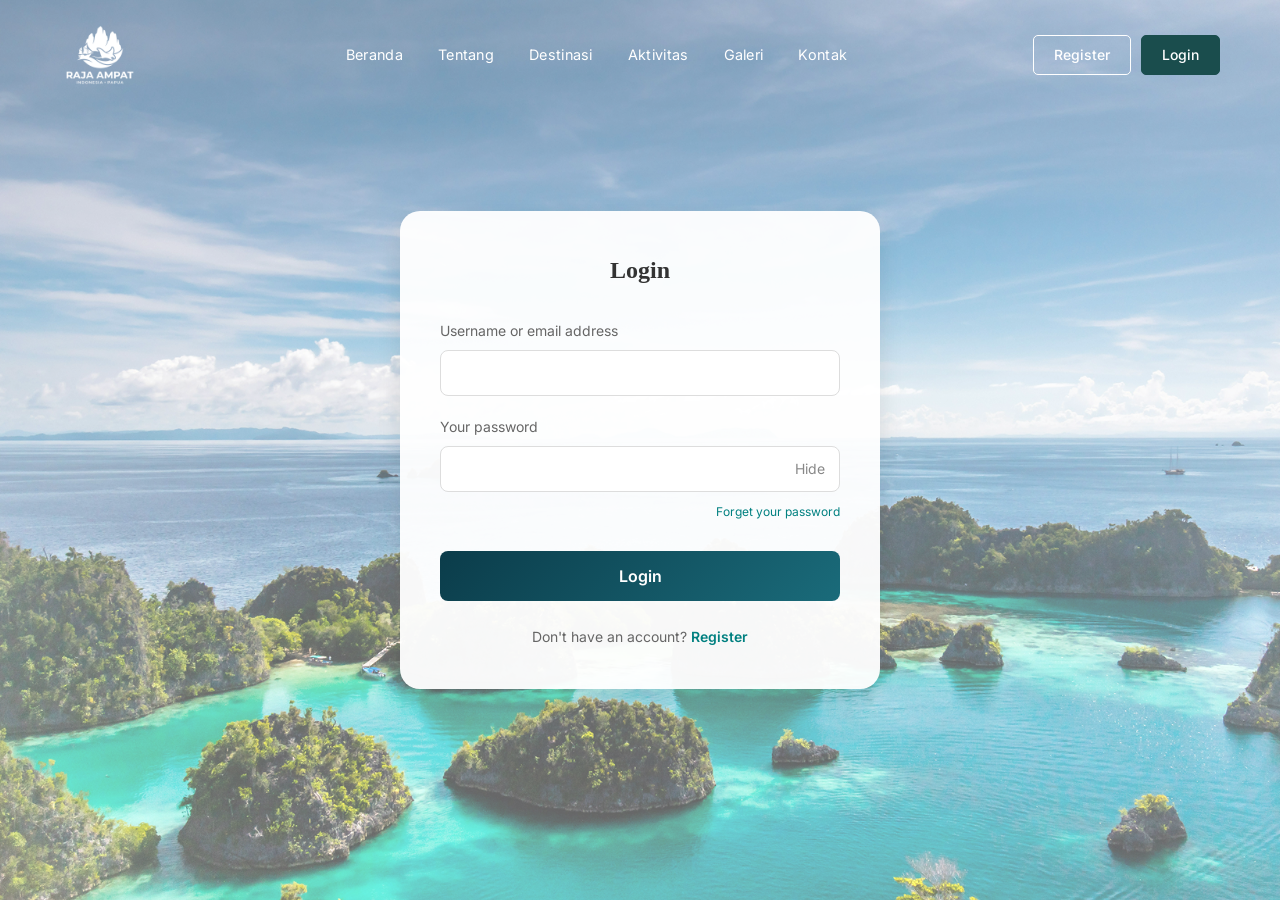
==== login.html @ fc56da35 "create a login and register menu" ====
<!DOCTYPE html>
<html lang="id">
<head>
    <meta charset="UTF-8">
    <meta name="viewport" content="width=device-width, initial-scale=1.0">
    <title>Login - Raja Ampat</title>
    
    <link rel="preconnect" href="https://fonts.googleapis.com">
    <link href="https://fonts.googleapis.com/css2?family=Inter:wght@400;500;600;700&display=swap" rel="stylesheet">
    <link rel="stylesheet" href="https://cdnjs.cloudflare.com/ajax/libs/font-awesome/6.0.0/css/all.min.css">

    <link rel="stylesheet" href="./assets/css/index.css">
    <link rel="stylesheet" href="./assets/css/auth.css">
</head>
<body class="auth-page">
    <div class="auth-overlay">
        
        <nav class="navbar" id="navbar">
            <div class="nav-logo">
                <img src="./assets/images/logo/logo.png" alt="Raja Ampat Logo">
            </div>
            <ul class="nav-links">
                <li><a href="index.html">Beranda</a></li>
                <li><a href="index.html#tentang">Tentang</a></li>
                <li><a href="index.html#destinasi">Destinasi</a></li>
                <li><a href="index.html#aktivitas">Aktivitas</a></li>
                <li><a href="index.html#galeri">Galeri</a></li>
                <li><a href="index.html#kontak">Kontak</a></li>
            </ul>
            <div class="nav-buttons" id="navButtonsContainer">
                <a href="register.html" class="nav-btn nav-btn-outline">Register</a>
                <a href="login.html" class="nav-btn nav-btn-filled">Login</a>
            </div>
        </nav>

        <main class="auth-main">
            <div class="auth-card">
                <h1 class="auth-title">Login</h1>
                
                <form id="loginForm">
                    <div class="form-group">
                        <label for="username">Username or email address</label>
                        <input type="text" id="username" required>
                    </div>

                    <div class="form-group">
                        <label for="password">Your password</label>
                        <div class="input-wrapper">
                            <input type="password" id="password" required>
                            <a href="#" class="hide-password">Hide</a>
                        </div>
                    </div>

                    <a href="#" target="_blank" class="forget-password">Forget your password</a>

                    <button type="submit" class="btn-primary">Login</button>
                </form>

                <p class="auth-footer">Don't have an account? <a href="register.html">Register</a></p>
            </div>
        </main>

    </div>
    
    <script src="./assets/js/auth.js"></script>
</body>
</html>
---- assets/css/index.css ----
:root {
    --primary-dark: #0B3C4A;
    --primary: #1A6B7A;
    --accent: #F8BD05;
    --white: #ffffff;
    --bg-cream: #F5F0E8;
    --grid-line: #e8e4dc;
    --text-dark: #1a1a1a;
    --text-gray: #666666;
    --text-light: #888888;
}

* {
    margin: 0;
    padding: 0;
    box-sizing: border-box;
}

body {
    font-family: 'Inter', sans-serif;
    color: var(--text-dark);
    line-height: 1.6;
    overflow-x: hidden;
    background: var(--white);
}

h1, h2, h3, h4 {
    font-family: 'Playfair Display', serif;
}

/* ===== GRID BACKGROUND PATTERN ===== */
.grid-bg {
    position: relative;
    background-color: var(--white);
    background-image:
        linear-gradient(var(--grid-line) 1px, transparent 1px),
        linear-gradient(90deg, var(--grid-line) 1px, transparent 1px);
    background-size: 40px 40px;
}

/* ===== NAVBAR ===== */
.navbar {
    position: fixed;
    top: 0;
    left: 0;
    width: 100%;
    z-index: 1000;
    padding: 15px 60px;
    display: flex;
    justify-content: space-between;
    align-items: center;
    transition: all 0.4s ease;
    background: transparent;
}

.navbar.scrolled {
    background: var(--white);
    padding: 12px 60px;
    box-shadow: 0 2px 20px rgba(0, 0, 0, 0.08);
}

.nav-logo {
    display: flex;
    align-items: center;
    gap: 12px;
    width: 100px;
}

.nav-logo img {
    height: 80px;
    width: auto;
    filter: brightness(0) invert(1);
    transition: all 0.3s ease-in-out;
}

.navbar.scrolled .nav-logo img {
    filter: none;
}

.nav-links {
    display: flex;
    gap: 35px;
    list-style: none;
    align-items: center;
}

.nav-links a {
    color: var(--white);
    text-decoration: none;
    font-size: 0.9rem;
    font-weight: 400;
    letter-spacing: 0.3px;
    position: relative;
    transition: color 0.3s ease;
}

.navbar.scrolled .nav-links a {
    color: var(--text-dark);
}

.nav-links a:hover {
    color: var(--text-light);
}

.nav-links a.active {
    font-weight: 600;
    color: var(--white);
}

.navbar.scrolled .nav-links a.active {
    color: var(--text-dark);
    font-weight: 600;
}

.nav-buttons {
    display: flex;
    gap: 12px;
    align-items: center;
}

.nav-btn {
    padding: 10px 28px;
    border-radius: 8px;
    text-decoration: none;
    font-size: 0.9rem;
    font-weight: 500;
    transition: all 0.3s ease;
    border: none;
    cursor: pointer;
}

.nav-btn-register {
    background: transparent;
    color: var(--white);
    border: 1.5px solid var(--white);
}

.navbar.scrolled .nav-btn-register {
    color: var(--primary-dark);
    border-color: var(--primary-dark);
}

.nav-btn-register:hover {
    background: var(--white);
    color: var(--primary-dark);
}

.navbar.scrolled .nav-btn-register:hover {
    background: var(--primary-dark);
    color: var(--white);
}

.nav-btn-login {
    background: var(--primary-dark);
    color: var(--white);
}

.navbar.scrolled .nav-btn-login {
    background: var(--primary-dark);
    color: var(--white);
}

.nav-btn-login:hover {
    background: var(--primary);
    transform: translateY(-2px);
}

/* ===== HERO SECTION ===== */
.hero {
    height: 100vh;
    background: linear-gradient(135deg, rgba(11, 60, 74, 0.7), rgba(26, 107, 122, 0.5)), url('../images/photo/piaynemo-3.png') center/cover;
    display: flex;
    align-items: center;
    justify-content: center;
    text-align: center;
    position: relative;
}

.hero-content {
    color: var(--white);
    max-width: 1000px;
    padding: 0 2rem;
    animation: fadeInUp 1s ease;
}

@keyframes fadeInUp {
    from {
        opacity: 0;
        transform: translateY(30px);
    }
    to {
        opacity: 1;
        transform: translateY(0);
    }
}

.hero-subtitle {
    font-size: 0.85rem;
    letter-spacing: 4px;
    text-transform: uppercase;
    margin-bottom: 1.5rem;
    opacity: 0.9;
}

.hero h1 {
    font-family: 'Playfair Display', serif;
    font-size: clamp(2.5rem, 6vw, 4.5rem);
    font-weight: 700;
    line-height: 1.1;
    margin-bottom: 1.5rem;
}

.hero p {
    font-size: 1.4rem;
    font-weight: 300;
    opacity: 0.9;
    max-width: 700px;
    margin: 0 auto 2.5rem;
}

section {
    padding: 6rem 5%;
}

/* ===== ABOUT SECTION ===== */
.about {
    padding: 100px 60px;
}

.about-container {
    max-width: 1100px;
    margin: 0 auto;
    display: grid;
    grid-template-columns: 1fr 1.2fr;
    gap: 60px;
    align-items: center;
}

.about-image {
    position: relative;
}

.about-image img {
    width: 100%;
    height: 400px;
    object-fit: cover;
    border-radius: 20px;
    box-shadow: 0 15px 50px rgba(0, 0, 0, 0.12);
}

.about-content h2 {
    font-size: 2.4rem;
    color: var(--primary-dark);
    margin-bottom: 25px;
    line-height: 1.2;
    font-weight: 700;
}

.about-content p {
    color: var(--text-gray);
    font-size: 0.95rem;
    line-height: 1.8;
    margin-bottom: 18px;
}

.stats-grid {
    display: grid;
    grid-template-columns: repeat(auto-fit, minmax(120px, 1fr));
    gap: 30px;
    margin-top: 35px;
}

.stat-item {
    text-align: left;
}

.stat-number {
    font-family: 'Playfair Display', serif;
    font-size: 2.2rem;
    font-weight: 700;
    color: var(--primary-dark);
    display: block;
    line-height: 1;
}

.stat-label {
    font-size: 0.75rem;
    color: var(--text-light);
    text-transform: uppercase;
    letter-spacing: 1px;
    margin-top: 8px;
    font-weight: 500;
}

/* ===== DESTINATIONS SECTION ===== */
.destinations {
    padding: 100px 60px;
}

.section-header {
    text-align: center;
    margin-bottom: 60px;
}

.section-header h2 {
    font-size: 2.6rem;
    color: var(--primary-dark);
    margin-bottom: 12px;
    font-weight: 700;
}

.section-header p {
    color: var(--text-gray);
    font-size: 0.95rem;
    max-width: 600px;
    margin: 0 auto;
}

.destinations-grid {
    max-width: 1100px;
    margin: 0 auto;
    display: grid;
    grid-template-columns: repeat(3, 1fr);
    gap: 25px;
}

.destination-card {
    position: relative;
    border-radius: 16px;
    overflow: hidden;
    height: 380px;
    cursor: pointer;
    box-shadow: 0 10px 40px rgba(0, 0, 0, 0.1);
    transition: transform 0.3s ease;
}

.destination-card:hover {
    transform: translateY(-10px);
}

.destination-card img {
    width: 100%;
    height: 100%;
    object-fit: cover;
    transition: transform 0.5s ease;
}

.destination-card:hover img {
    transform: scale(1.1);
}

.destination-overlay {
    position: absolute;
    bottom: 0;
    left: 0;
    width: 100%;
    padding: 40px 25px 25px;
    background: linear-gradient(to top, rgba(10, 45, 55, 0.95) 0%, transparent 100%);
}

.destination-title {
    color: var(--white);
    font-size: 1.4rem;
    font-weight: 700;
    margin-bottom: 8px;
}

.destination-desc {
    color: rgba(255, 255, 255, 0.85);
    font-size: 1rem;
    line-height: 1.5;
}

.destinations-btn {
    text-align: center;
    margin-top: 50px;
}

.btn-primary {
    display: inline-block;
    background: linear-gradient(135deg, var(--primary-dark), var(--primary));
    color: var(--white);
    padding: 14px 35px;
    border-radius: 30px;
    text-decoration: none;
    font-weight: 600;
    font-size: 0.9rem;
    transition: all 0.3s ease-in-out;
}

.btn-primary:hover {
    transform: translateY(-3px);
    box-shadow: 0 10px 30px rgba(26, 74, 74, 0.3);
}

/* ===== ACTIVITIES SECTION ===== */
.activities {
    padding: 100px 60px;
    background: linear-gradient(135deg, var(--primary-dark) 0%, var(--primary) 100%);
    position: relative;
    overflow: hidden;
}

.activities .section-header h2,
.activities .section-header p {
    color: var(--white);
}

.activities-grid {
    max-width: 1100px;
    margin: 0 auto;
    display: grid;
    grid-template-columns: repeat(4, 1fr);
    gap: 25px;
}

.activity-card {
    background: rgba(255, 255, 255, 0.1);
    backdrop-filter: blur(10px);
    border-radius: 16px;
    padding: 40px 25px;
    text-align: center;
    border: 1px solid rgba(255, 255, 255, 0.15);
    transition: all 0.3s ease;
}

.activity-card:hover {
    background: rgba(255, 255, 255, 0.2);
    transform: translateY(-5px);
}

.activity-icon {
    width: 200px;
    margin: 0 auto 20px;
    overflow: hidden;
    display: flex;
    align-items: center;
    justify-content: center;
}

.activity-icon img {
    width: 100%;
    height: 100%;
    
}

.activity-title {
    font-family: 'Inter', sans-serif;
    color: var(--white);
    font-size: 1.2rem;
    font-weight: 600;
    margin-bottom: 12px;
}

.activity-desc {
    color: rgba(255, 255, 255, 0.8);
    font-size: 0.8rem;
    line-height: 1.6;
}

/* ===== GALLERY SECTION ===== */
.gallery {
    padding: 100px 60px;
}

.gallery-grid {
    max-width: 1100px;
    margin: 0 auto;
    display: grid;
    grid-template-columns: 2fr 1fr 1fr;
    grid-template-rows: 280px 280px;
    gap: 15px;
}

.gallery-item {
    position: relative;
    border-radius: 16px;
    overflow: hidden;
    cursor: pointer;
}

.gallery-item img {
    width: 100%;
    height: 100%;
    object-fit: cover;
    transition: transform 0.5s ease;
}

.gallery-item:hover img {
    transform: scale(1.05);
}

.gallery-item.large {
    grid-row: span 2;
}

.gallery-item.wide {
    grid-column: span 2;
}

.gallery-overlay {
    position: absolute;
    bottom: 0;
    left: 0;
    width: 100%;
    padding: 25px;
    background: linear-gradient(to top, rgba(0, 0, 0, 0.7) 0%, transparent 100%);
}

.gallery-overlay span {
    color: var(--white);
    font-size: 0.95rem;
    font-weight: 500;
}

/* ===== TESTIMONIALS SECTION ===== */
.testimonials {
    padding: 100px 60px;
    background: var(--bg-cream);
}

.testimonials-grid {
    max-width: 1000px;
    margin: 0 auto;
    display: flex;
    flex-wrap: wrap;
    justify-content: center;
    gap: 20px;
}

.testimonial-card {
    background: var(--white);
    padding: 35px 30px;
    border-radius: 16px;
    text-align: center;
    transition: all 0.3s ease;
    flex: 0 0 calc(33.333% - 14px);
    min-width: 280px;
    box-shadow: 0 4px 20px rgba(0, 0, 0, 0.06);
}

.testimonial-card:nth-child(4),
.testimonial-card:nth-child(5) {
    flex: 0 0 calc(33.333% - 14px);
}

.testimonial-card:hover {
    transform: translateY(-5px);
    box-shadow: 0 15px 40px rgba(0, 0, 0, 0.1);
}

.testimonial-quote {
    color: var(--text-dark);
    font-size: 1rem;
    line-height: 1.6;
    margin-bottom: 20px;
    font-weight: 500;
}

.testimonial-stars {
    color: var(--accent);
    font-size: 1.3rem;
    margin-bottom: 15px;
    letter-spacing: 3px;
}

.testimonial-stars .unfilled {
    color: var(--text-light);
}

.testimonial-name {
    font-weight: 700;
    color: var(--primary-dark);
    font-size: 1.05rem;
    margin-bottom: 4px;
}

.testimonial-role {
    font-size: 0.85rem;
    color: var(--text-light);
}

/* ===== CTA SECTION ===== */
.cta {
    padding: 120px 60px;
    text-align: center;
    position: relative;
    overflow: hidden;
}

.cta-content {
    position: relative;
    z-index: 2;
    max-width: 700px;
    margin: 0 auto;
}

.cta h2 {
    color: var(--primary-dark);
    font-size: 2.8rem;
    margin-bottom: 20px;
    font-weight: 700;
}

.cta p {
    color: var(--text-gray);
    font-size: 1rem;
    margin-bottom: 40px;
    line-height: 1.8;
}

.cta-btn {
    display: inline-block;
    background: linear-gradient(135deg, var(--primary-dark), var(--primary));
    color: var(--white);
    padding: 16px 50px;
    border-radius: 35px;
    text-decoration: none;
    font-weight: 700;
    font-size: 1rem;
    transition: all 0.3s ease-in-out;
}

.cta-btn:hover {
    transform: translateY(-3px);
    box-shadow: 0 15px 40px rgba(26, 74, 74, 0.3);
}

/* ===== FOOTER ===== */
.footer {
    background: var(--text-dark);
    padding: 80px 60px 30px;
    color: var(--white);
}

.footer-grid {
    max-width: 1100px;
    margin: 0 auto;
    display: grid;
    grid-template-columns: 2fr 1fr 1fr 1.5fr;
    gap: 50px;
    margin-bottom: 50px;
}

.footer-brand h3 {
    font-family: 'Playfair Display', serif;
    font-size: 1.8rem;
    margin-bottom: 15px;
}

.footer-brand p {
    color: rgba(255, 255, 255, 0.7);
    font-size: 0.85rem;
    line-height: 1.7;
}

.footer-links h4,
.footer-contact h4 {
    font-size: 1rem;
    margin-bottom: 20px;
    color: var(--white);
    font-family: 'Inter', sans-serif;
    font-weight: 600;
}

.footer-links ul {
    list-style: none;
}

.footer-links li {
    margin-bottom: 10px;
}

.footer-links a {
    color: rgba(255, 255, 255, 0.7);
    text-decoration: none;
    font-size: 0.85rem;
    transition: color 0.3s ease;
}

.footer-links a:hover {
    color: var(--primary);
}

.footer-contact p {
    color: rgba(255, 255, 255, 0.7);
    font-size: 0.85rem;
    margin-bottom: 8px;
}

.footer-contact a {
    color: rgba(255, 255, 255, 0.7);
    font-weight: 600;
    text-decoration: none;
}

.footer-bottom {
    border-top: 1px solid rgba(255, 255, 255, 0.1);
    padding-top: 25px;
    text-align: center;
    color: rgba(255, 255, 255, 0.5);
    font-size: 0.8rem;
}

/* ===== RESPONSIVE ===== */
@media (max-width: 1024px) {
    .hero-title { font-size: 3.5rem; }
    .about-container { grid-template-columns: 1fr; }
    .destinations-grid { grid-template-columns: repeat(2, 1fr); }
    .activities-grid { grid-template-columns: repeat(2, 1fr); }
    .gallery-grid { grid-template-columns: 1fr 1fr; grid-template-rows: auto; }
    .gallery-item.large { grid-row: span 1; }
    .testimonial-card,
    .testimonial-card:nth-child(4),
    .testimonial-card:nth-child(5) {
        flex: 0 0 calc(50% - 10px);
    }
    .footer-grid { grid-template-columns: 1fr 1fr; }
}

@media (max-width: 768px) {
    .navbar { padding: 15px 25px; }
    .navbar.scrolled { padding: 10px 25px; }
    .nav-links { display: none; }
    .nav-buttons { gap: 8px; }
    .nav-btn { padding: 8px 18px; font-size: 0.8rem; }
    .hero-title { font-size: 2.5rem; }
    .hero { min-height: 600px; }
    .about, .destinations, .activities, .gallery, .testimonials, .cta, .footer { padding: 60px 25px; }
    .stats-grid { gap: 20px; }
    .destinations-grid { grid-template-columns: 1fr; }
    .activities-grid { grid-template-columns: 1fr; }
    .gallery-grid { grid-template-columns: 1fr; grid-auto-rows: clamp(220px, 30vw, 280px); }
    .gallery-item.large,
    .gallery-item.wide { grid-column: span 1; grid-row: span 1; }
    .testimonial-card,
    .testimonial-card:nth-child(4),
    .testimonial-card:nth-child(5) {
        flex: 0 0 100%;
    }
    .footer-grid { grid-template-columns: 1fr; gap: 30px; }
    .cta h2 { font-size: 2rem; }
}

/* ===== ANIMATIONS ===== */
@keyframes fadeInUp {
    from { opacity: 0; transform: translateY(30px); }
    to { opacity: 1; transform: translateY(0); }
}

.fade-in {
    opacity: 0;
    transform: translateY(30px);
    transition: all 0.8s ease;
}

.fade-in.visible {
    opacity: 1;
    transform: translateY(0);
}
---- assets/css/auth.css ----
* {
    margin: 0;
    padding: 0;
    box-sizing: border-box;
    font-family: 'Inter', sans-serif; /* Pake font yang sama sama index.html */
}

/* Mengatur body agar gambar background full screen */
body.auth-page {
    /* GANTI INI DENGAN PATH GAMBAR RAJA AMPAT LO */
    background-image: url('../images/photo/piaynemo-3.png'); 
    background-size: cover;
    background-position: center;
    background-attachment: fixed;
    background-repeat: no-repeat;
    min-height: 100vh;
    width: 100%;
}

/* Overlay biar background agak gelap/terang dan form makin kelihatan */
.auth-overlay {
    background-color: rgba(255, 255, 255, 0.4); /* Putih transparan, sesuaikan selera */
    min-height: 100vh;
    display: flex;
    flex-direction: column; /* Biar navbar di atas, form di tengah */
}

/* Styling Container Utama Form (Biar Center) */
.auth-main {
    flex: 1; /* Ambil sisa space vertikal */
    display: flex;
    justify-content: center; /* Center Horizontal */
    align-items: center;     /* Center Vertikal */
    padding: 20px;
}

/* Styling Box Putih Form */
.auth-card {
    background-color: rgba(255, 255, 255, 0.95); /* Putih solid tapi agak transparan dikit */
    padding: 40px;
    border-radius: 20px;
    box-shadow: 0 10px 25px rgba(0,0,0,0.1);
    width: 100%;
    max-width: 480px; /* Lebar maksimal form */
    text-align: center;
}

/* Styling Judul (Login/Register) */
.auth-title {
    font-size: 24px;
    font-weight: 600;
    color: #333;
    margin-bottom: 30px;
}

/* Styling Group Input */
.form-group {
    text-align: left;
    margin-bottom: 20px;
}

.form-group label {
    display: block;
    font-size: 14px;
    color: #666;
    margin-bottom: 8px;
}

.input-wrapper {
    position: relative;
}

.form-group input {
    width: 100%;
    padding: 12px 15px;
    border: 1px solid #ddd;
    border-radius: 8px;
    font-size: 16px;
    transition: border-color 0.3s;
}

.form-group input:focus {
    outline: none;
    border-color: #008080; /* Warna teal/hijau air */
}

/* Styling 'Hide' Password */
.hide-password {
    position: absolute;
    right: 15px;
    top: 50%;
    transform: translateY(-50%);
    font-size: 14px;
    color: #888;
    cursor: pointer;
    text-decoration: none;
}

/* Styling Link 'Forget password' */
.forget-password {
    display: block;
    text-align: right;
    font-size: 12px;
    color: #008080;
    text-decoration: none;
    margin-top: -10px;
    margin-bottom: 20px;
}

/* Styling Divider 'OR' */
.or-divider {
    display: flex;
    align-items: center;
    color: #888;
    font-size: 14px;
    margin: 25px 0;
}

.or-divider::before,
.or-divider::after {
    content: "";
    flex: 1;
    height: 1px;
    background-color: #ddd;
}

.or-divider span {
    padding: 0 15px;
}

/* Styling Tombol Sosial (Google/Apple) */
.social-btn {
    display: flex;
    align-items: center;
    justify-content: center;
    width: 100%;
    padding: 12px;
    border: 1px solid #ddd;
    border-radius: 8px;
    background-color: white;
    color: #333;
    font-size: 16px;
    text-decoration: none;
    margin-bottom: 15px;
    transition: background-color 0.3s;
}

.social-btn:hover {
    background-color: #f9f9f9;
}

.social-btn img {
    height: 20px;
    margin-right: 10px;
}

/* Styling Tombol Utama (Login/Register) */
.btn-primary {
    width: 100%;
    padding: 15px;
    border: none;
    border-radius: 8px;
    background-color: #4f6f6f; /* Teal gelap sesuai desain */
    color: white;
    font-size: 16px;
    font-weight: 600;
    cursor: pointer;
    transition: background-color 0.3s;
    margin-top: 10px;
}

.btn-primary:hover {
    background-color: #3f5959;
}

/* Styling Teks Bawah Form */
.auth-footer {
    font-size: 14px;
    color: #666;
    margin-top: 25px;
}

.auth-footer a {
    color: #008080;
    text-decoration: none;
    font-weight: 600;
}

/* Styling Tambahan Khusus Register (Checkbox & List) */
.password-requirements {
    font-size: 12px;
    color: #888;
    text-align: left;
    margin-top: -10px;
    margin-bottom: 20px;
    list-style-type: none;
    display: grid;
    grid-template-columns: 1fr 1fr; /* 2 Kolom */
    gap: 5px;
}

.password-requirements li::before {
    content: "• ";
    color: #ddd;
}

.terms-group {
    display: flex;
    align-items: flex-start;
    text-align: left;
    margin-bottom: 25px;
}

.terms-group input {
    margin-top: 3px;
    margin-right: 10px;
    cursor: pointer;
}

.terms-group label {
    font-size: 13px;
    color: #666;
    line-height: 1.4;
}

.terms-group a {
    color: #008080;
    text-decoration: none;
}

/* Styling Navbar Buttons (Sesuai Halaman Utama) */
.nav-buttons {
    display: flex;
    gap: 10px;
}

.nav-btn {
    padding: 8px 20px;
    border-radius: 5px;
    text-decoration: none;
    font-size: 14px;
    font-weight: 500;
    transition: all 0.3s ease;
}

/* Tombol Outline (Tidak Aktif) */
.nav-btn-outline {
    background-color: transparent;
    color: white; /* Asumsi background navbar gelap/gambar */
    border: 1px solid white;
}
.nav-btn-outline:hover {
    background-color: rgba(255, 255, 255, 0.1);
}

/* Tombol Filled (Aktif) - Warna Ijo/Teal gelap sesuai tema utama */
.nav-btn-filled {
    background-color: #1a4d4d; /* Sesuaikan kode hex warna ijo tema lo */
    color: white;
    border: 1px solid #1a4d4d;
}
.nav-btn-filled:hover {
    background-color: #113333;
}

/* Benerin Teks Terms & Privacy yang berantakan */
.terms-text {
    font-size: 13px;
    color: #666;
    text-align: center;
    margin-bottom: 20px;
    line-height: 1.5;
}
.terms-text a {
    color: #1a4d4d;
    text-decoration: none;
    font-weight: 600;
}
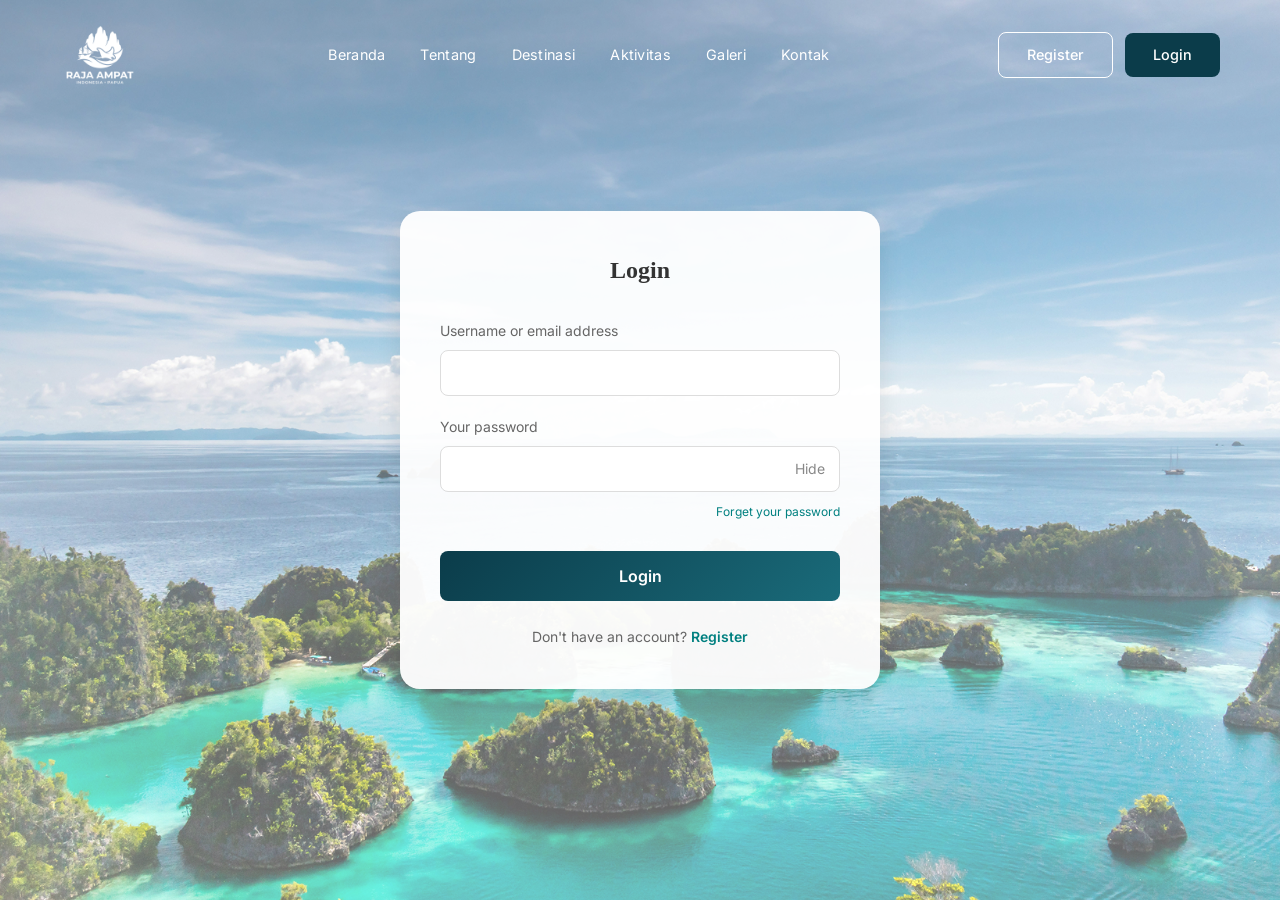
==== commit 11779d72: "create menu profile dan fixed bug navbar di menu login dan register" ====
--- a/login.html
+++ b/login.html
@@ -28,9 +28,9 @@
                 <li><a href="index.html#kontak">Kontak</a></li>
             </ul>
             <div class="nav-buttons" id="navButtonsContainer">
-                <a href="register.html" class="nav-btn nav-btn-outline">Register</a>
-                <a href="login.html" class="nav-btn nav-btn-filled">Login</a>
-            </div>
+    <a href="register.html" class="nav-btn nav-btn-register">Register</a>
+    <a href="login.html" class="nav-btn nav-btn-login">Login</a>
+        </div>
         </nav>
 
         <main class="auth-main">
--- a/assets/css/index.css
+++ b/assets/css/index.css
@@ -164,6 +164,8 @@
     background: var(--primary);
     transform: translateY(-2px);
 }
+
+
 
 /* ===== HERO SECTION ===== */
 .hero {
@@ -757,4 +759,5 @@
 .fade-in.visible {
     opacity: 1;
     transform: translateY(0);
-}+}
+
--- a/assets/css/auth.css
+++ b/assets/css/auth.css
@@ -229,41 +229,6 @@
     text-decoration: none;
 }
 
-/* Styling Navbar Buttons (Sesuai Halaman Utama) */
-.nav-buttons {
-    display: flex;
-    gap: 10px;
-}
-
-.nav-btn {
-    padding: 8px 20px;
-    border-radius: 5px;
-    text-decoration: none;
-    font-size: 14px;
-    font-weight: 500;
-    transition: all 0.3s ease;
-}
-
-/* Tombol Outline (Tidak Aktif) */
-.nav-btn-outline {
-    background-color: transparent;
-    color: white; /* Asumsi background navbar gelap/gambar */
-    border: 1px solid white;
-}
-.nav-btn-outline:hover {
-    background-color: rgba(255, 255, 255, 0.1);
-}
-
-/* Tombol Filled (Aktif) - Warna Ijo/Teal gelap sesuai tema utama */
-.nav-btn-filled {
-    background-color: #1a4d4d; /* Sesuaikan kode hex warna ijo tema lo */
-    color: white;
-    border: 1px solid #1a4d4d;
-}
-.nav-btn-filled:hover {
-    background-color: #113333;
-}
-
 /* Benerin Teks Terms & Privacy yang berantakan */
 .terms-text {
     font-size: 13px;
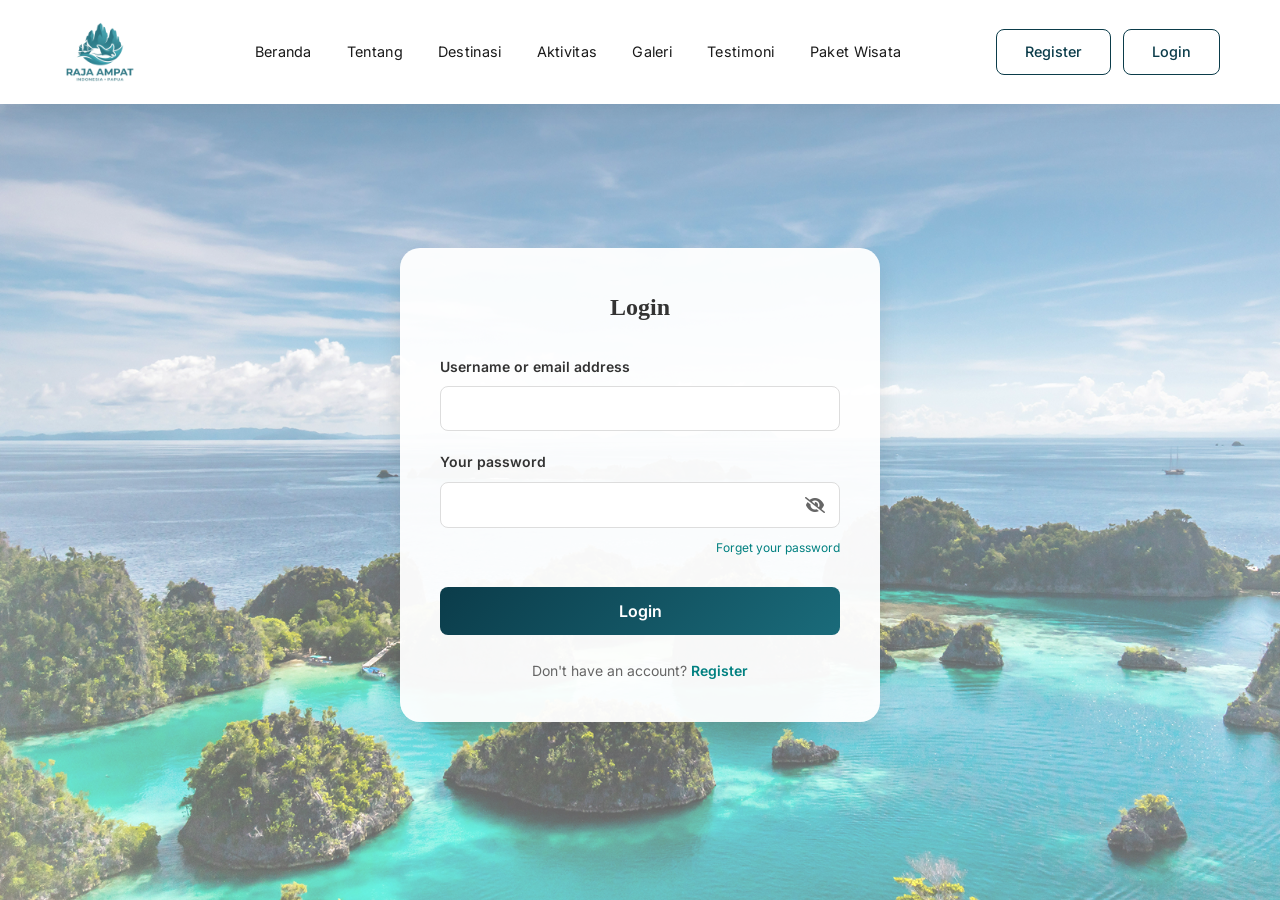
==== commit 7eda1714: "fix: saving multi account in localStorage database" ====
--- a/login.html
+++ b/login.html
@@ -15,23 +15,38 @@
 <body class="auth-page">
     <div class="auth-overlay">
         
-        <nav class="navbar" id="navbar">
+        <!-- NAVBAR -->
+        <nav class="navbar scrolled" id="navbar">
             <div class="nav-logo">
                 <img src="./assets/images/logo/logo.png" alt="Raja Ampat Logo">
             </div>
-            <ul class="nav-links">
-                <li><a href="index.html">Beranda</a></li>
+
+            <ul class="nav-links" id="navLinks">
+                <li><a href="index.html#beranda">Beranda</a></li>
                 <li><a href="index.html#tentang">Tentang</a></li>
                 <li><a href="index.html#destinasi">Destinasi</a></li>
                 <li><a href="index.html#aktivitas">Aktivitas</a></li>
                 <li><a href="index.html#galeri">Galeri</a></li>
-                <li><a href="index.html#kontak">Kontak</a></li>
+                <li><a href="index.html#testimoni">Testimoni</a></li>
+                <li><a href="index.html#paket">Paket Wisata</a></li>
+                <li class="nav-mobile-buttons" id="navMobileButtonsContainer">
+                    <a href="./register.html" class="nav-btn nav-btn-mobile">Register</a>
+                    <a href="./login.html" class="nav-btn nav-btn-mobile">Login</a>
+                </li>
             </ul>
+
             <div class="nav-buttons" id="navButtonsContainer">
-    <a href="register.html" class="nav-btn nav-btn-register">Register</a>
-    <a href="login.html" class="nav-btn nav-btn-login">Login</a>
-        </div>
+                <a href="./register.html" class="nav-btn nav-btn-desktop">Register</a>
+                <a href="./login.html" class="nav-btn nav-btn-desktop">Login</a>
+            </div>
+
+            <button class="nav-hamburger" id="navHamburger" aria-label="Toggle menu">
+                <span></span>
+                <span></span>
+                <span></span>
+            </button>
         </nav>
+        <div class="nav-overlay" id="navOverlay"></div>
 
         <main class="auth-main">
             <div class="auth-card">
@@ -47,7 +62,9 @@
                         <label for="password">Your password</label>
                         <div class="input-wrapper">
                             <input type="password" id="password" required>
-                            <a href="#" class="hide-password">Hide</a>
+                            <button type="button" class="toggle-password">
+                                <i class="fas fa-eye-slash"></i>
+                            </button>
                         </div>
                     </div>
 
@@ -63,5 +80,6 @@
     </div>
     
     <script src="./assets/js/auth.js"></script>
+    <script src="./assets/js/navbar.js"></script>
 </body>
 </html>
--- a/assets/css/index.css
+++ b/assets/css/index.css
@@ -129,43 +129,194 @@
     cursor: pointer;
 }
 
-.nav-btn-register {
+.nav-btn-desktop {
     background: transparent;
     color: var(--white);
     border: 1.5px solid var(--white);
 }
 
-.navbar.scrolled .nav-btn-register {
+.navbar.scrolled .nav-btn-desktop {
     color: var(--primary-dark);
     border-color: var(--primary-dark);
 }
 
-.nav-btn-register:hover {
+.nav-btn-desktop:hover {
     background: var(--white);
     color: var(--primary-dark);
 }
 
-.navbar.scrolled .nav-btn-register:hover {
+.navbar.scrolled .nav-btn-desktop:hover {
     background: var(--primary-dark);
     color: var(--white);
 }
 
-.nav-btn-login {
-    background: var(--primary-dark);
-    color: var(--white);
-}
-
-.navbar.scrolled .nav-btn-login {
-    background: var(--primary-dark);
-    color: var(--white);
-}
-
-.nav-btn-login:hover {
-    background: var(--primary);
-    transform: translateY(-2px);
-}
-
-
+.user-greeting {
+    padding: 10px 28px;
+    text-decoration: none;
+    font-size: 0.9rem;
+    font-weight: 500;
+    transition: all 0.3s ease;
+    border: none;
+    cursor: pointer;
+    color: var(--white);
+}
+
+.navbar.scrolled .user-greeting {
+    color: var(--primary-dark);
+}
+
+/* ===== HAMBURGER ===== */
+.nav-hamburger {
+    display: none;
+    flex-direction: column;
+    justify-content: center;
+    align-items: center;
+    gap: 5px;
+    width: 40px;
+    height: 40px;
+    background: transparent;
+    border: none;
+    cursor: pointer;
+    z-index: 1100;
+}
+
+.nav-hamburger span {
+    display: block;
+    width: 24px;
+    height: 2px;
+    background: var(--white);
+    border-radius: 2px;
+    transition: all 0.35s ease;
+    transform-origin: center;
+}
+
+.navbar.scrolled .nav-hamburger span {
+    background: var(--text-dark);
+}
+
+.nav-hamburger.open span:nth-child(1) { transform: translateY(7px) rotate(45deg); }
+.nav-hamburger.open span:nth-child(2) { opacity: 0; transform: scaleX(0); }
+.nav-hamburger.open span:nth-child(3) { transform: translateY(-7px) rotate(-45deg); }
+
+/* ===== OVERLAY ===== */
+.nav-overlay {
+    position: fixed;
+    inset: 0;
+    background: rgba(0, 0, 0, 0.5);
+    z-index: 999;
+    opacity: 0;
+    pointer-events: none;
+    transition: opacity 0.35s ease;
+}
+
+.nav-overlay.active {
+    opacity: 1;
+    pointer-events: all;
+}
+
+/* ===== MOBILE BUTTONS (hanya tampil di drawer) ===== */
+.nav-mobile-buttons {
+    display: none;
+    width: 100%;
+}
+
+/* ===== RESPONSIVE TABLET ===== */
+@media (max-width: 1024px) and (min-width: 769px) {
+    .nav-links { gap: 20px; }
+    .about-container { grid-template-columns: 1fr; }
+    .destinations-grid { grid-template-columns: repeat(2, 1fr); }
+    .activities-grid { grid-template-columns: repeat(2, 1fr); }
+    .gallery-grid { grid-template-columns: 1fr 1fr; grid-template-rows: auto; }
+    .gallery-item.large { grid-row: span 1; }
+    .testimonial-card { flex: 0 0 calc(50% - 10px); }
+    .footer-grid { grid-template-columns: 1fr 1fr; }
+}
+
+/* ===== RESPONSIVE MOBILE ===== */
+@media (max-width: 768px) {
+    .navbar { padding: 15px 25px; }
+    .navbar.scrolled { padding: 10px 25px; }
+    .nav-buttons { display: none !important; }
+    .nav-hamburger { display: flex; }
+    .nav-links {
+        position: fixed;
+        top: 0;
+        right: 0;
+        width: min(280px, 80vw);
+        height: 100vh;
+        background: var(--primary-dark);
+        flex-direction: column;
+        padding: 80px 30px 40px;
+        gap: 0;
+        z-index: 1000;
+        transform: translateX(100%);
+        transition: transform 0.4s ease;
+        overflow-y: auto;
+        display: flex !important;
+    }
+
+    .nav-links.open {
+        transform: translateX(0);
+    }
+
+    .nav-links li a {
+        display: block;
+        padding: 14px 0;
+        font-size: 1rem;
+        color: rgba(255, 255, 255, 0.8) !important;
+        border-bottom: 1px solid rgba(255, 255, 255, 0.1);
+        transition: color 0.2s, padding-left 0.2s;
+    }
+
+    .nav-links li a:hover,
+    .nav-links li a.active {
+        color: var(--white) !important;
+        padding-left: 8px;
+        font-weight: 600;
+    }
+
+    .nav-mobile-buttons {
+        display: flex;
+        flex-direction: column;
+        gap: 12px;
+        margin-top: 24px;
+    }
+
+    .nav-mobile-buttons .nav-btn {
+        display: block;
+        text-align: center;
+        width: 100%;
+        padding: 10px 28px;
+        border-radius: 8px;
+        font-size: 0.9rem;
+        font-weight: 500;
+        transition: all 0.3s ease;
+        text-decoration: none;
+        box-sizing: border-box;
+    }
+
+    .nav-mobile-buttons .nav-btn-mobile {
+        background: transparent;
+        color: var(--white);
+        border: 1.5px solid var(--white);
+    }
+
+    .hero { min-height: 100svh; }
+    .about, .destinations, .gallery,
+    .testimonials, .cta, .activities { padding: 60px 25px; }
+    .footer { padding: 60px 25px 30px; }
+    .destinations-grid { grid-template-columns: 1fr; }
+    .activities-grid { grid-template-columns: 1fr; }
+    .gallery-grid {
+        grid-template-columns: 1fr;
+        grid-auto-rows: 260px;
+    }
+    .gallery-item.large,
+    .gallery-item.wide { grid-column: span 1; grid-row: span 1; }
+    .testimonial-card { flex: 0 0 100%; }
+    .footer-grid { grid-template-columns: 1fr; gap: 30px; }
+    .cta h2 { font-size: 2rem; }
+}
 
 /* ===== HERO SECTION ===== */
 .hero {
@@ -580,6 +731,208 @@
 .testimonial-role {
     font-size: 0.85rem;
     color: var(--text-light);
+}
+
+/* =========================================================
+   PAKET WISATA SECTION
+   ========================================================= */
+.package-section {
+    padding: 100px 60px;
+    position: relative;
+    background-color: var(--white);
+    background-image:
+        linear-gradient(var(--grid-line) 1px, transparent 1px),
+        linear-gradient(90deg, var(--grid-line) 1px, transparent 1px);
+    background-size: 40px 40px;
+}
+
+.package-header {
+    text-align: center;
+    margin-bottom: 60px;
+}
+
+.package-header h2 {
+    font-family: 'Playfair Display', serif;
+    font-size: 2.6rem;
+    color: var(--primary-dark);
+    margin-bottom: 12px;
+    font-weight: 700;
+}
+
+.package-header p {
+    color: var(--text-gray);
+    font-size: 0.95rem;
+    max-width: 600px;
+    margin: 0 auto;
+}
+
+.package-grid {
+    display: grid;
+    grid-template-columns: repeat(3, 1fr);
+    gap: 25px;
+    max-width: 1100px;
+    margin: 0 auto;
+    padding-top: 30px;
+}
+
+.package-card:hover {
+    transform: translateY(-10px);
+    box-shadow: 0 20px 60px rgba(0, 0, 0, 0.12);
+}
+
+.package-img {
+    width: 100%;
+    height: 200px;
+    object-fit: cover;
+    transition: transform 0.5s ease;
+}
+
+.package-card:hover .package-img {
+    transform: scale(1.05);
+}
+
+.package-content {
+    padding: 30px 25px;
+    display: flex;
+    flex-direction: column;
+    flex: 1;
+}
+
+.package-title {
+    font-family: 'Playfair Display', serif;
+    font-size: 1.3rem;
+    color: var(--primary-dark);
+    text-align: center;
+    margin-bottom: 20px;
+    font-weight: 700;
+    letter-spacing: 0.5px;
+}
+
+.package-features {
+    list-style: none;
+    margin-bottom: 25px;
+    flex: 1;
+}
+
+.package-features li {
+    font-size: 0.9rem;
+    color: var(--text-gray);
+    margin-bottom: 12px;
+    display: flex;
+    align-items: flex-start;
+    gap: 10px;
+    line-height: 1.5;
+}
+
+.package-features li i {
+    color: var(--primary);
+    margin-top: 2px;
+    flex-shrink: 0;
+}
+
+.btn-youtube {
+    display: block;
+    text-align: center;
+    background-color: #ffeaea;
+    color: #d9534f;
+    padding: 10px;
+    border-radius: 8px;
+    text-decoration: none;
+    font-size: 0.85rem;
+    font-weight: 600;
+    margin-bottom: 20px;
+    transition: all 0.3s ease;
+}
+
+.btn-youtube:hover {
+    background-color: #d9534f;
+    color: var(--white);
+}
+
+.package-price {
+    background: linear-gradient(135deg, rgba(11, 60, 74, 0.06), rgba(26, 107, 122, 0.06));
+    padding: 15px;
+    text-align: center;
+    border-radius: 10px;
+    margin-bottom: 20px;
+    border: 1px solid rgba(26, 107, 122, 0.12);
+}
+
+.package-price span {
+    font-size: 0.75rem;
+    color: var(--text-light);
+    text-transform: uppercase;
+    letter-spacing: 0.5px;
+}
+
+.package-price h4 {
+    font-family: 'Playfair Display', serif;
+    font-size: 1.5rem;
+    color: var(--primary-dark);
+    margin: 4px 0 2px;
+    font-weight: 700;
+}
+
+.package-price .price-suffix {
+    font-size: 0.75rem;
+    color: var(--text-light);
+}
+
+.btn-buy {
+    display: block;
+    width: 100%;
+    text-align: center;
+    background: linear-gradient(135deg, var(--primary-dark), var(--primary));
+    color: var(--white);
+    padding: 14px;
+    border-radius: 30px;
+    text-decoration: none;
+    font-weight: 600;
+    font-size: 0.9rem;
+    transition: all 0.3s ease-in-out;
+    letter-spacing: 0.3px;
+}
+
+.btn-buy:hover {
+    transform: translateY(-3px);
+    box-shadow: 0 10px 30px rgba(26, 74, 74, 0.3);
+}
+
+/* Badge Paling Laris */
+.package-card {
+    background: #ffffff;
+    border-radius: 15px;
+    overflow: hidden; /* Biar badge pita yang keluar kotak terpotong rapi */
+    box-shadow: 0 8px 25px rgba(0,0,0,0.06);
+    transition: all 0.3s ease;
+    display: flex;
+    flex-direction: column;
+    
+    /* SELEKTOR UTAMA YANG WAJIB ADA: Gembok posisi elemen anak */
+    position: relative !important; 
+    border: 1px solid transparent;
+}
+
+/* Sempurnakan posisi pita diagonalnya */
+.popular-badge {
+    position: absolute !important;
+    top: 20px;
+    right: -35px;
+    background: #d9534f;
+    color: white;
+    padding: 6px 40px;
+    font-size: 11px;
+    font-weight: bold;
+    text-transform: uppercase;
+    transform: rotate(45deg);
+    z-index: 10;
+    box-shadow: 0 2px 8px rgba(0,0,0,0.15);
+    letter-spacing: 0.5px;
+}
+
+/* Supaya card tengah tidak terlalu jomplang tapi tetep stand out */
+.popular-card {
+    border: 2px solid #1a4d4d !important;
 }
 
 /* ===== CTA SECTION ===== */
@@ -732,6 +1085,7 @@
     .stats-grid { gap: 20px; }
     .destinations-grid { grid-template-columns: 1fr; }
     .activities-grid { grid-template-columns: 1fr; }
+    .package-grid { grid-template-columns: 1fr; }
     .gallery-grid { grid-template-columns: 1fr; grid-auto-rows: clamp(220px, 30vw, 280px); }
     .gallery-item.large,
     .gallery-item.wide { grid-column: span 1; grid-row: span 1; }
@@ -759,5 +1113,4 @@
 .fade-in.visible {
     opacity: 1;
     transform: translateY(0);
-}
-
+}
--- a/assets/css/auth.css
+++ b/assets/css/auth.css
@@ -1,14 +1,11 @@
-
 * {
     margin: 0;
     padding: 0;
     box-sizing: border-box;
-    font-family: 'Inter', sans-serif; /* Pake font yang sama sama index.html */
-}
-
-/* Mengatur body agar gambar background full screen */
+    font-family: 'Inter', sans-serif;
+}
+
 body.auth-page {
-    /* GANTI INI DENGAN PATH GAMBAR RAJA AMPAT LO */
     background-image: url('../images/photo/piaynemo-3.png'); 
     background-size: cover;
     background-position: center;
@@ -18,35 +15,33 @@
     width: 100%;
 }
 
-/* Overlay biar background agak gelap/terang dan form makin kelihatan */
 .auth-overlay {
-    background-color: rgba(255, 255, 255, 0.4); /* Putih transparan, sesuaikan selera */
+    background-color: rgba(255, 255, 255, 0.4);
     min-height: 100vh;
     display: flex;
-    flex-direction: column; /* Biar navbar di atas, form di tengah */
-}
-
-/* Styling Container Utama Form (Biar Center) */
+    flex-direction: column;
+}
+
 .auth-main {
-    flex: 1; /* Ambil sisa space vertikal */
-    display: flex;
-    justify-content: center; /* Center Horizontal */
-    align-items: center;     /* Center Vertikal */
+    flex: 1;
+    display: flex;
+    justify-content: center;
+    align-items: center;
     padding: 20px;
-}
-
-/* Styling Box Putih Form */
+    padding-top: 120px;
+    padding-bottom: 50px;
+}
+
 .auth-card {
-    background-color: rgba(255, 255, 255, 0.95); /* Putih solid tapi agak transparan dikit */
+    background-color: rgba(255, 255, 255, 0.95);
     padding: 40px;
     border-radius: 20px;
     box-shadow: 0 10px 25px rgba(0,0,0,0.1);
     width: 100%;
-    max-width: 480px; /* Lebar maksimal form */
+    max-width: 480px;
     text-align: center;
 }
 
-/* Styling Judul (Login/Register) */
 .auth-title {
     font-size: 24px;
     font-weight: 600;
@@ -54,7 +49,6 @@
     margin-bottom: 30px;
 }
 
-/* Styling Group Input */
 .form-group {
     text-align: left;
     margin-bottom: 20px;
@@ -82,22 +76,33 @@
 
 .form-group input:focus {
     outline: none;
-    border-color: #008080; /* Warna teal/hijau air */
-}
-
-/* Styling 'Hide' Password */
-.hide-password {
+    border-color: #008080;
+}
+
+.toggle-password {
     position: absolute;
     right: 15px;
     top: 50%;
     transform: translateY(-50%);
-    font-size: 14px;
-    color: #888;
-    cursor: pointer;
-    text-decoration: none;
-}
-
-/* Styling Link 'Forget password' */
+    border: none;
+    background: transparent;
+    cursor: pointer;
+    color: #666;
+    font-size: 16px;
+}
+
+.toggle-password:hover {
+    color: #1a4d4d;
+}
+
+.input-wrapper {
+    position: relative;
+}
+
+.input-wrapper input {
+    padding-right: 45px;
+}
+
 .forget-password {
     display: block;
     text-align: right;
@@ -108,7 +113,6 @@
     margin-bottom: 20px;
 }
 
-/* Styling Divider 'OR' */
 .or-divider {
     display: flex;
     align-items: center;
@@ -129,7 +133,6 @@
     padding: 0 15px;
 }
 
-/* Styling Tombol Sosial (Google/Apple) */
 .social-btn {
     display: flex;
     align-items: center;
@@ -155,13 +158,12 @@
     margin-right: 10px;
 }
 
-/* Styling Tombol Utama (Login/Register) */
 .btn-primary {
     width: 100%;
     padding: 15px;
     border: none;
     border-radius: 8px;
-    background-color: #4f6f6f; /* Teal gelap sesuai desain */
+    background-color: #4f6f6f;
     color: white;
     font-size: 16px;
     font-weight: 600;
@@ -174,7 +176,6 @@
     background-color: #3f5959;
 }
 
-/* Styling Teks Bawah Form */
 .auth-footer {
     font-size: 14px;
     color: #666;
@@ -187,7 +188,6 @@
     font-weight: 600;
 }
 
-/* Styling Tambahan Khusus Register (Checkbox & List) */
 .password-requirements {
     font-size: 12px;
     color: #888;
@@ -196,7 +196,7 @@
     margin-bottom: 20px;
     list-style-type: none;
     display: grid;
-    grid-template-columns: 1fr 1fr; /* 2 Kolom */
+    grid-template-columns: 1fr 1fr;
     gap: 5px;
 }
 
@@ -229,7 +229,6 @@
     text-decoration: none;
 }
 
-/* Benerin Teks Terms & Privacy yang berantakan */
 .terms-text {
     font-size: 13px;
     color: #666;
@@ -241,4 +240,88 @@
     color: #1a4d4d;
     text-decoration: none;
     font-weight: 600;
-}+}
+
+
+.auth-page .auth-card[style*="max-width: 600px"] {
+    width: 100%;
+    max-width: 700px !important;
+    padding: 40px 50px;
+}
+
+.form-group {
+    margin-bottom: 20px;
+}
+
+.form-group label {
+    display: block;
+    margin-bottom: 8px;
+    font-weight: 600;
+    color: #333;
+    font-size: 14px;
+}
+
+.form-group input[type="text"],
+.form-group input[type="tel"],
+.form-group input[type="number"] {
+    width: 100%;
+    padding: 12px 15px;
+    border: 1px solid #ddd;
+    border-radius: 8px;
+    font-size: 15px;
+    transition: border-color 0.3s;
+}
+
+.checkbox-group {
+    display: flex;
+    flex-direction: column;
+    gap: 12px;
+    background: #f8fafd;
+    padding: 15px;
+    border-radius: 8px;
+    border: 1px solid #eee;
+}
+
+.checkbox-item {
+    display: flex;
+    align-items: center;
+    gap: 12px;
+    cursor: pointer;
+    font-size: 15px;
+    color: #444;
+}
+
+.checkbox-item input[type="checkbox"] {
+    appearance: auto !important;
+    -webkit-appearance: checkbox !important;
+    width: 18px !important;
+    height: 18px !important;
+    cursor: pointer;
+    margin: 0;
+}
+
+.btn-container {
+    display: flex;
+    gap: 15px;
+    margin-top: 30px;
+}
+
+.btn-cancel, .btn-primary {
+    flex: 1;
+    padding: 14px;
+    text-align: center;
+    border-radius: 8px;
+    font-size: 16px;
+    font-weight: 600;
+    cursor: pointer;
+    border: none;
+    transition: all 0.3s ease-in-out;
+}
+
+.btn-cancel {
+    background-color: #d9534f;
+    color: white;
+    text-decoration: none;
+}
+
+.btn-cancel:hover { background-color: #c9302c; }
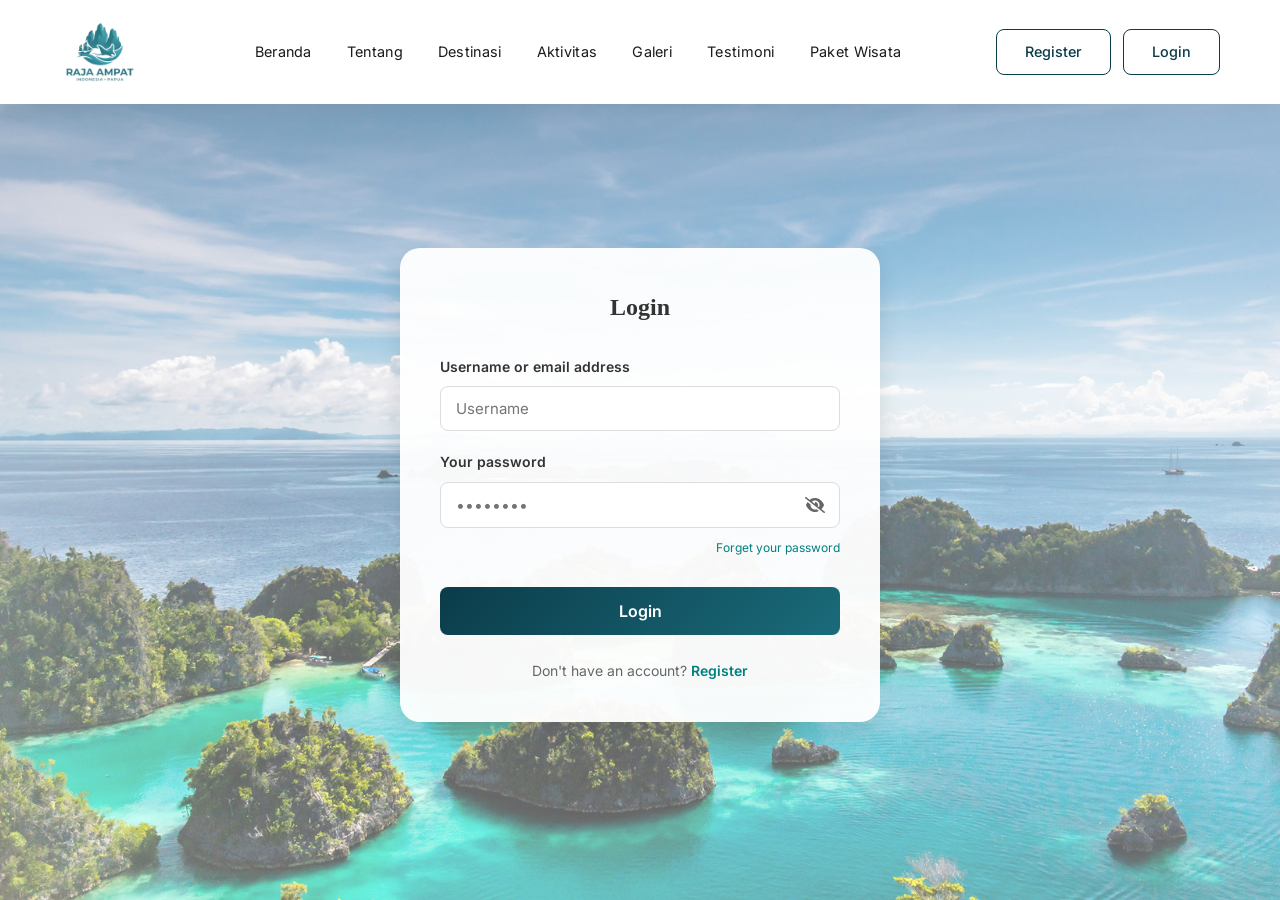
==== commit e1f2c419: "feat: menambahkan placeholder" ====
--- a/login.html
+++ b/login.html
@@ -55,13 +55,13 @@
                 <form id="loginForm">
                     <div class="form-group">
                         <label for="username">Username or email address</label>
-                        <input type="text" id="username" required>
+                        <input type="text" id="username" placeholder="Username" required>
                     </div>
 
                     <div class="form-group">
                         <label for="password">Your password</label>
                         <div class="input-wrapper">
-                            <input type="password" id="password" required>
+                            <input type="password" id="password" placeholder="••••••••" required>
                             <button type="button" class="toggle-password">
                                 <i class="fas fa-eye-slash"></i>
                             </button>
